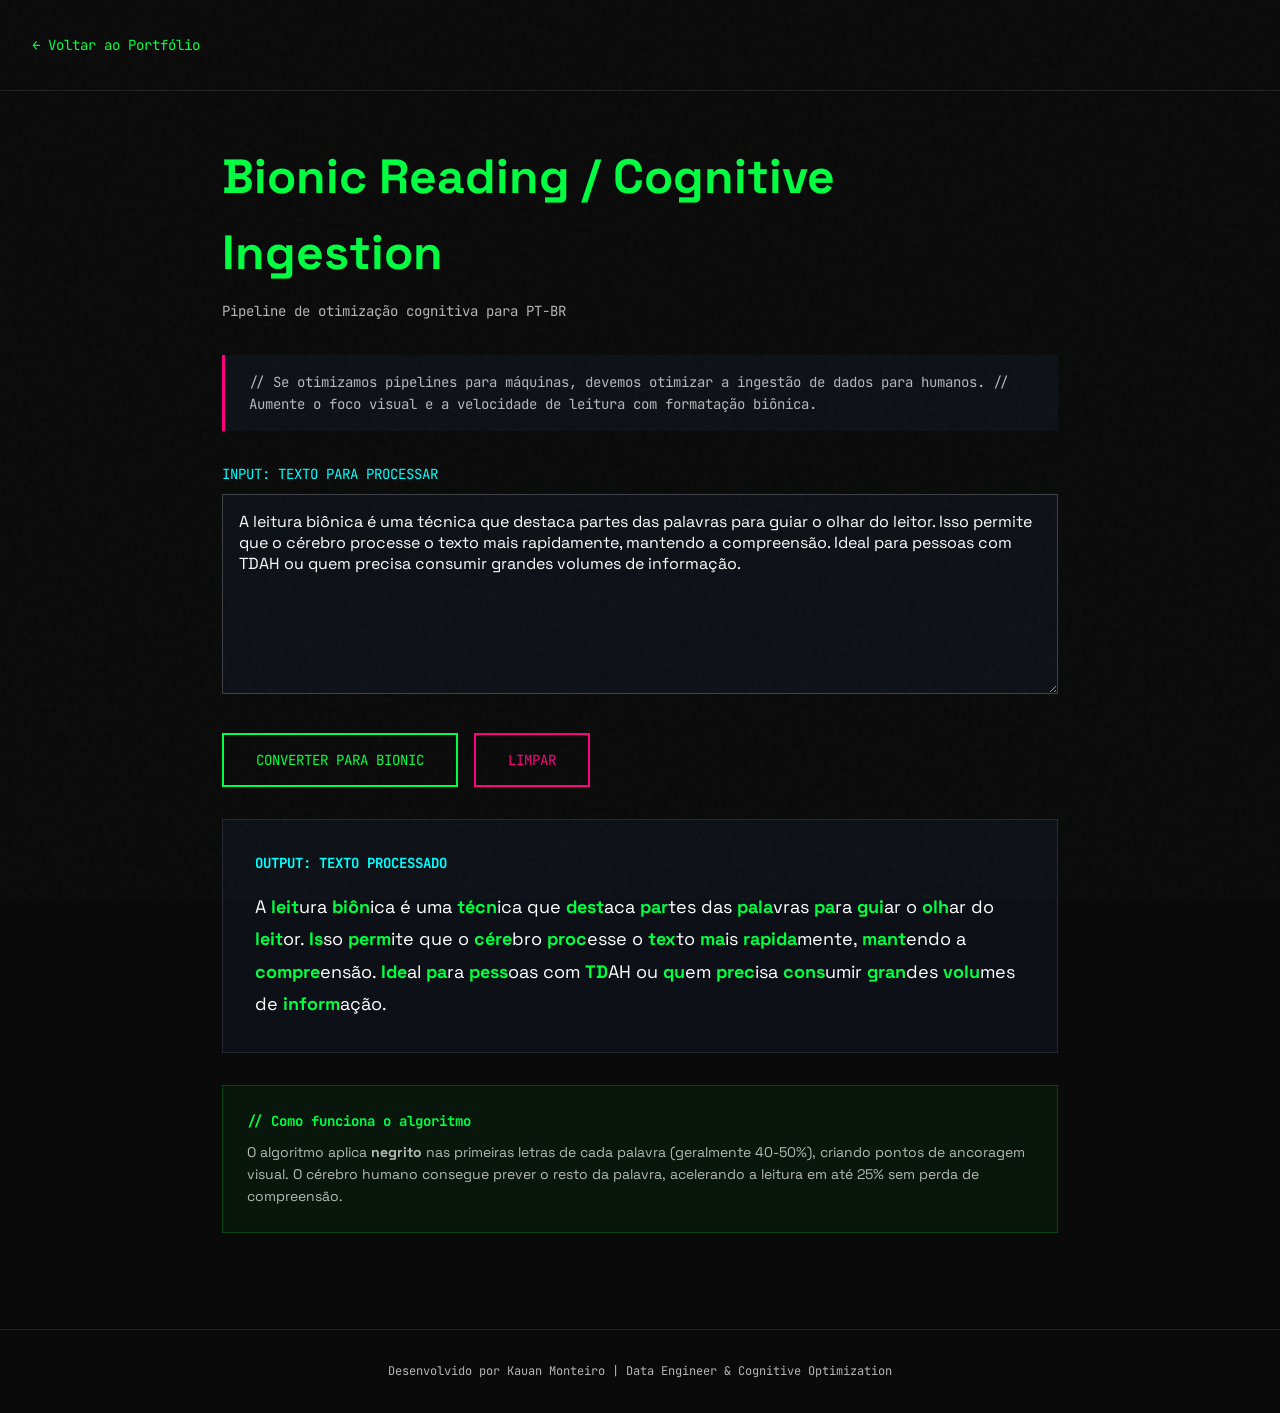
==== bionic.html @ 9271aea8 "v3.2: Adicionada ferramenta Bionic Reading completa (bionic.html)" ====
<!DOCTYPE html>
<html lang="pt-BR">
<head>
    <meta charset="UTF-8">
    <meta name="viewport" content="width=device-width, initial-scale=1.0">
    <title>Bionic Reading PT-BR | Cognitive Ingestion</title>
    <meta name="description" content="Conversor de Leitura Biônica para Português Brasileiro. Otimizando o pipeline de leitura para o cérebro humano.">
    <link href="https://fonts.googleapis.com/css2?family=JetBrains+Mono:wght@400;700&family=Space+Grotesk:wght@400;700&display=swap" rel="stylesheet">
    <style>
        :root {
            --cyber-neon: #00FF41;
            --cyber-pink: #FF0080;
            --cyber-cyan: #00FFFF;
            --bg-1: #0A0A0A;
            --bg-2: #0D1117;
            --text-light: #FFFFFF;
            --text-muted: rgba(255, 255, 255, 0.7);
        }

        * {
            margin: 0;
            padding: 0;
            box-sizing: border-box;
        }

        body {
            font-family: 'Space Grotesk', sans-serif;
            background: var(--bg-1);
            color: var(--text-light);
            min-height: 100vh;
            line-height: 1.6;
        }

        .noise-overlay {
            position: fixed;
            top: 0;
            left: 0;
            width: 100%;
            height: 100%;
            pointer-events: none;
            z-index: 9998;
            opacity: 0.03;
            background-image: url("data:image/svg+xml,%3Csvg viewBox='0 0 200 200' xmlns='http://www.w3.org/2000/svg'%3E%3Cfilter id='noiseFilter'%3E%3CfeTurbulence type='fractalNoise' baseFrequency='0.9' numOctaves='4' stitchTiles='stitch'/%3E%3C/filter%3E%3Crect width='100%25' height='100%25' filter='url(%23noiseFilter)'/%3E%3C/svg%3E");
        }

        header {
            padding: 2rem;
            border-bottom: 1px solid rgba(255, 255, 255, 0.1);
        }

        .back-link {
            font-family: 'JetBrains Mono', monospace;
            font-size: 0.875rem;
            color: var(--cyber-neon);
            text-decoration: none;
            display: inline-flex;
            align-items: center;
            gap: 0.5rem;
            transition: all 0.2s;
        }

        .back-link:hover {
            color: var(--cyber-cyan);
            transform: translateX(-5px);
        }

        .container {
            max-width: 900px;
            margin: 0 auto;
            padding: 3rem 2rem;
        }

        h1 {
            font-size: clamp(2rem, 5vw, 3rem);
            font-weight: 700;
            margin-bottom: 0.5rem;
            color: var(--cyber-neon);
        }

        .subtitle {
            font-family: 'JetBrains Mono', monospace;
            color: var(--text-muted);
            font-size: 0.875rem;
            margin-bottom: 2rem;
        }

        .tagline {
            background: var(--bg-2);
            border-left: 3px solid var(--cyber-pink);
            padding: 1rem 1.5rem;
            margin-bottom: 2rem;
            font-family: 'JetBrains Mono', monospace;
            font-size: 0.875rem;
            color: var(--text-muted);
        }

        .input-section {
            margin-bottom: 2rem;
        }

        label {
            display: block;
            font-family: 'JetBrains Mono', monospace;
            font-size: 0.875rem;
            color: var(--cyber-cyan);
            margin-bottom: 0.5rem;
            text-transform: uppercase;
        }

        textarea {
            width: 100%;
            min-height: 200px;
            background: var(--bg-2);
            border: 1px solid rgba(255, 255, 255, 0.2);
            color: var(--text-light);
            padding: 1rem;
            font-family: 'Space Grotesk', sans-serif;
            font-size: 1rem;
            resize: vertical;
            transition: border-color 0.2s;
        }

        textarea:focus {
            outline: none;
            border-color: var(--cyber-neon);
        }

        .controls {
            display: flex;
            gap: 1rem;
            margin-bottom: 2rem;
            flex-wrap: wrap;
        }

        button {
            font-family: 'JetBrains Mono', monospace;
            font-size: 0.875rem;
            padding: 1rem 2rem;
            border: 2px solid var(--cyber-neon);
            background: transparent;
            color: var(--cyber-neon);
            cursor: pointer;
            transition: all 0.2s;
            text-transform: uppercase;
        }

        button:hover {
            background: var(--cyber-neon);
            color: var(--bg-1);
        }

        button.secondary {
            border-color: var(--cyber-pink);
            color: var(--cyber-pink);
        }

        button.secondary:hover {
            background: var(--cyber-pink);
            color: var(--bg-1);
        }

        .output-section {
            background: var(--bg-2);
            border: 1px solid rgba(255, 255, 255, 0.1);
            padding: 2rem;
            min-height: 200px;
        }

        .output-section h2 {
            font-family: 'JetBrains Mono', monospace;
            font-size: 0.875rem;
            color: var(--cyber-cyan);
            margin-bottom: 1rem;
            text-transform: uppercase;
        }

        #output {
            font-size: 1.125rem;
            line-height: 1.8;
        }

        #output b {
            color: var(--cyber-neon);
            font-weight: 700;
        }

        .info {
            margin-top: 2rem;
            padding: 1.5rem;
            background: rgba(0, 255, 65, 0.05);
            border: 1px solid rgba(0, 255, 65, 0.2);
        }

        .info h3 {
            font-family: 'JetBrains Mono', monospace;
            font-size: 0.875rem;
            color: var(--cyber-neon);
            margin-bottom: 0.5rem;
        }

        .info p {
            font-size: 0.875rem;
            color: var(--text-muted);
        }

        footer {
            text-align: center;
            padding: 2rem;
            border-top: 1px solid rgba(255, 255, 255, 0.1);
            margin-top: 3rem;
        }

        footer p {
            font-family: 'JetBrains Mono', monospace;
            font-size: 0.75rem;
            color: var(--text-muted);
        }
    </style>
</head>
<body>
    <div class="noise-overlay"></div>
    
    <header>
        <a href="./index.html#projects" class="back-link">← Voltar ao Portfólio</a>
    </header>

    <div class="container">
        <h1>Bionic Reading / Cognitive Ingestion</h1>
        <p class="subtitle">Pipeline de otimização cognitiva para PT-BR</p>
        
        <div class="tagline">
            // Se otimizamos pipelines para máquinas, devemos otimizar a ingestão de dados para humanos.
            // Aumente o foco visual e a velocidade de leitura com formatação biônica.
        </div>

        <div class="input-section">
            <label for="input-text">Input: Texto para processar</label>
            <textarea id="input-text" placeholder="Cole aqui o texto em português que você quer otimizar para leitura biônica...">A leitura biônica é uma técnica que destaca partes das palavras para guiar o olhar do leitor. Isso permite que o cérebro processe o texto mais rapidamente, mantendo a compreensão. Ideal para pessoas com TDAH ou quem precisa consumir grandes volumes de informação.</textarea>
        </div>

        <div class="controls">
            <button onclick="convertToBionic()">Converter para Bionic</button>
            <button class="secondary" onclick="clearText()">Limpar</button>
        </div>

        <div class="output-section">
            <h2>Output: Texto Processado</h2>
            <div id="output">Clique em "Converter para Bionic" para ver o resultado...</div>
        </div>

        <div class="info">
            <h3>// Como funciona o algoritmo</h3>
            <p>O algoritmo aplica <b>negrito</b> nas primeiras letras de cada palavra (geralmente 40-50%), criando pontos de ancoragem visual. O cérebro humano consegue prever o resto da palavra, acelerando a leitura em até 25% sem perda de compreensão.</p>
        </div>
    </div>

    <footer>
        <p>Desenvolvido por Kauan Monteiro | Data Engineer & Cognitive Optimization</p>
    </footer>

    <script>
        function convertToBionic() {
            const input = document.getElementById('input-text').value;
            if (!input.trim()) {
                alert('Por favor, insira um texto para converter.');
                return;
            }

            const words = input.split(/(\s+)/);
            const converted = words.map(word => {
                if (word.trim().length === 0) return word;
                if (word.length <= 3) return word;
                
                const boldLength = Math.ceil(word.length * 0.5);
                const boldPart = word.substring(0, boldLength);
                const restPart = word.substring(boldLength);
                
                return `<b>${boldPart}</b>${restPart}`;
            });

            document.getElementById('output').innerHTML = converted.join('');
        }

        function clearText() {
            document.getElementById('input-text').value = '';
            document.getElementById('output').innerHTML = 'Clique em "Converter para Bionic" para ver o resultado...';
        }

        // Converter automaticamente ao carregar
        window.onload = function() {
            convertToBionic();
        };
    </script>
</body>
</html>
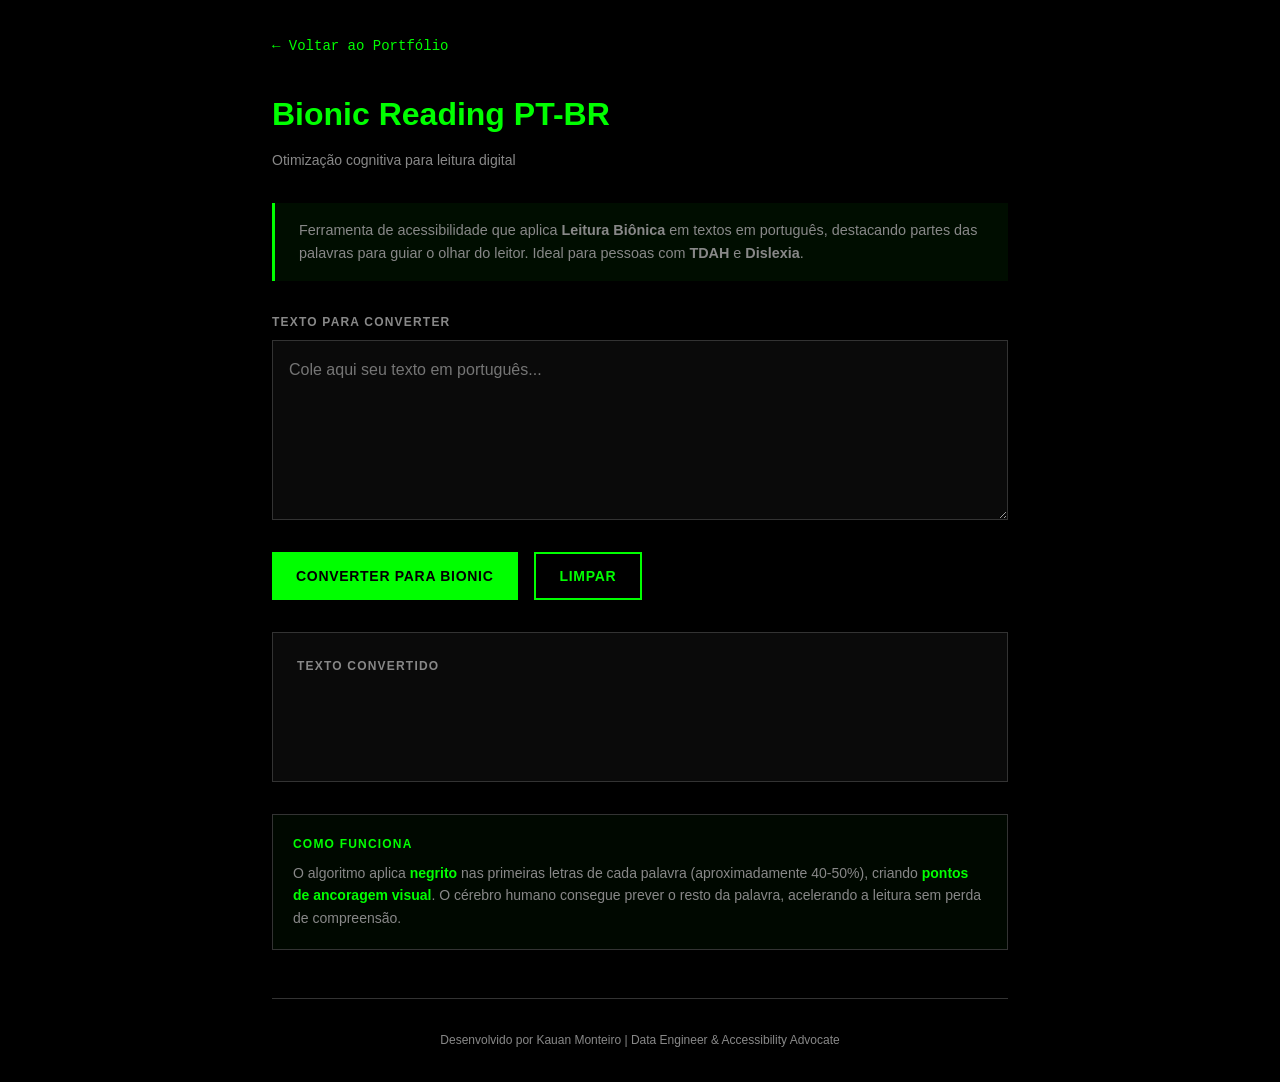
==== commit da2ba227: "v3.4: Correcoes urgentes - caminho imagem corrigido, elemento flutuante removido, bionic.html restau" ====
--- a/bionic.html
+++ b/bionic.html
@@ -5,16 +5,18 @@
     <meta name="viewport" content="width=device-width, initial-scale=1.0">
     <title>Bionic Reading PT-BR | Cognitive Ingestion</title>
     <meta name="description" content="Conversor de Leitura Biônica para Português Brasileiro. Otimizando o pipeline de leitura para o cérebro humano.">
-    <link href="https://fonts.googleapis.com/css2?family=JetBrains+Mono:wght@400;700&family=Space+Grotesk:wght@400;700&display=swap" rel="stylesheet">
     <style>
+        /* ============================================
+           VARIÁVEIS DE COR - TEMA CYBER-BRUTALISTA
+           ============================================ */
         :root {
-            --cyber-neon: #00FF41;
-            --cyber-pink: #FF0080;
-            --cyber-cyan: #00FFFF;
-            --bg-1: #0A0A0A;
-            --bg-2: #0D1117;
-            --text-light: #FFFFFF;
-            --text-muted: rgba(255, 255, 255, 0.7);
+            --bg: #000000;
+            --text: #ffffff;
+            --muted: #888888;
+            --border: #333333;
+            --focus: #00ff00;
+            --button: #00ff00;
+            --buttonText: #000000;
         }
 
         * {
@@ -24,272 +26,296 @@
         }
 
         body {
-            font-family: 'Space Grotesk', sans-serif;
-            background: var(--bg-1);
-            color: var(--text-light);
-            min-height: 100vh;
+            font-family: -apple-system, BlinkMacSystemFont, 'Segoe UI', Roboto, sans-serif;
+            background: var(--bg);
+            color: var(--text);
             line-height: 1.6;
-        }
-
-        .noise-overlay {
-            position: fixed;
-            top: 0;
-            left: 0;
-            width: 100%;
-            height: 100%;
-            pointer-events: none;
-            z-index: 9998;
-            opacity: 0.03;
-            background-image: url("data:image/svg+xml,%3Csvg viewBox='0 0 200 200' xmlns='http://www.w3.org/2000/svg'%3E%3Cfilter id='noiseFilter'%3E%3CfeTurbulence type='fractalNoise' baseFrequency='0.9' numOctaves='4' stitchTiles='stitch'/%3E%3C/filter%3E%3Crect width='100%25' height='100%25' filter='url(%23noiseFilter)'/%3E%3C/svg%3E");
-        }
-
-        header {
             padding: 2rem;
-            border-bottom: 1px solid rgba(255, 255, 255, 0.1);
-        }
-
+            max-width: 800px;
+            margin: 0 auto;
+        }
+
+        /* ============================================
+           HEADER E NAVEGAÇÃO
+           ============================================ */
         .back-link {
-            font-family: 'JetBrains Mono', monospace;
-            font-size: 0.875rem;
-            color: var(--cyber-neon);
-            text-decoration: none;
             display: inline-flex;
             align-items: center;
             gap: 0.5rem;
-            transition: all 0.2s;
-        }
-
-        .back-link:hover {
-            color: var(--cyber-cyan);
-            transform: translateX(-5px);
-        }
-
-        .container {
-            max-width: 900px;
-            margin: 0 auto;
-            padding: 3rem 2rem;
-        }
-
-        h1 {
-            font-size: clamp(2rem, 5vw, 3rem);
-            font-weight: 700;
-            margin-bottom: 0.5rem;
-            color: var(--cyber-neon);
-        }
-
-        .subtitle {
-            font-family: 'JetBrains Mono', monospace;
-            color: var(--text-muted);
+            color: var(--focus);
+            text-decoration: none;
+            font-family: 'Courier New', monospace;
             font-size: 0.875rem;
             margin-bottom: 2rem;
-        }
-
-        .tagline {
-            background: var(--bg-2);
-            border-left: 3px solid var(--cyber-pink);
+            transition: opacity 0.2s;
+        }
+
+        .back-link:hover {
+            opacity: 0.8;
+        }
+
+        h1 {
+            font-size: 2rem;
+            font-weight: 800;
+            margin-bottom: 0.5rem;
+            color: var(--focus);
+        }
+
+        .subtitle {
+            color: var(--muted);
+            font-size: 0.875rem;
+            margin-bottom: 2rem;
+        }
+
+        .description {
+            background: rgba(0, 255, 0, 0.05);
+            border-left: 3px solid var(--focus);
             padding: 1rem 1.5rem;
             margin-bottom: 2rem;
-            font-family: 'JetBrains Mono', monospace;
-            font-size: 0.875rem;
-            color: var(--text-muted);
-        }
-
+            font-size: 0.9rem;
+            color: var(--muted);
+        }
+
+        /* ============================================
+           SEÇÃO DE INPUT
+           ============================================ */
         .input-section {
-            margin-bottom: 2rem;
+            margin-bottom: 1.5rem;
         }
 
         label {
             display: block;
-            font-family: 'JetBrains Mono', monospace;
-            font-size: 0.875rem;
-            color: var(--cyber-cyan);
+            font-size: 0.75rem;
+            font-weight: 600;
+            color: var(--muted);
+            text-transform: uppercase;
+            letter-spacing: 0.1em;
             margin-bottom: 0.5rem;
-            text-transform: uppercase;
         }
 
         textarea {
             width: 100%;
-            min-height: 200px;
-            background: var(--bg-2);
-            border: 1px solid rgba(255, 255, 255, 0.2);
-            color: var(--text-light);
+            min-height: 180px;
             padding: 1rem;
-            font-family: 'Space Grotesk', sans-serif;
+            background: #0a0a0a;
+            border: 1px solid var(--border);
+            color: var(--text);
             font-size: 1rem;
+            line-height: 1.6;
             resize: vertical;
-            transition: border-color 0.2s;
+            font-family: inherit;
         }
 
         textarea:focus {
             outline: none;
-            border-color: var(--cyber-neon);
-        }
-
+            border-color: var(--focus);
+        }
+
+        /* ============================================
+           BOTÕES DE CONTROLE
+           ============================================ */
         .controls {
             display: flex;
             gap: 1rem;
             margin-bottom: 2rem;
-            flex-wrap: wrap;
         }
 
         button {
-            font-family: 'JetBrains Mono', monospace;
+            padding: 0.875rem 1.5rem;
+            background: var(--button);
+            color: var(--buttonText);
+            border: none;
             font-size: 0.875rem;
-            padding: 1rem 2rem;
-            border: 2px solid var(--cyber-neon);
+            font-weight: 700;
+            cursor: pointer;
+            text-transform: uppercase;
+            letter-spacing: 0.05em;
+            transition: opacity 0.2s;
+        }
+
+        button:hover {
+            opacity: 0.9;
+        }
+
+        button.secondary {
             background: transparent;
-            color: var(--cyber-neon);
-            cursor: pointer;
-            transition: all 0.2s;
+            color: var(--focus);
+            border: 2px solid var(--focus);
+        }
+
+        /* ============================================
+           SEÇÃO DE OUTPUT
+           ============================================ */
+        .output-section {
+            background: #0a0a0a;
+            border: 1px solid var(--border);
+            padding: 1.5rem;
+            min-height: 150px;
+        }
+
+        .output-label {
+            font-size: 0.75rem;
+            font-weight: 600;
+            color: var(--muted);
             text-transform: uppercase;
-        }
-
-        button:hover {
-            background: var(--cyber-neon);
-            color: var(--bg-1);
-        }
-
-        button.secondary {
-            border-color: var(--cyber-pink);
-            color: var(--cyber-pink);
-        }
-
-        button.secondary:hover {
-            background: var(--cyber-pink);
-            color: var(--bg-1);
-        }
-
-        .output-section {
-            background: var(--bg-2);
-            border: 1px solid rgba(255, 255, 255, 0.1);
-            padding: 2rem;
-            min-height: 200px;
-        }
-
-        .output-section h2 {
-            font-family: 'JetBrains Mono', monospace;
-            font-size: 0.875rem;
-            color: var(--cyber-cyan);
+            letter-spacing: 0.1em;
             margin-bottom: 1rem;
-            text-transform: uppercase;
         }
 
         #output {
             font-size: 1.125rem;
-            line-height: 1.8;
-        }
-
-        #output b {
-            color: var(--cyber-neon);
-            font-weight: 700;
-        }
-
+            line-height: 1.7;
+        }
+
+        /* ============================================
+           CLASSES BIONIC - NÃO ALTERAR
+           ============================================ */
+        .bionic-bold {
+            font-weight: 800;
+            color: var(--focus);
+        }
+
+        .bionic-bold-heavy {
+            font-weight: 900;
+            color: var(--text);
+        }
+
+        .bionic-bold-medium {
+            font-weight: 600;
+            color: var(--focus);
+        }
+
+        /* ============================================
+           INFO E FOOTER
+           ============================================ */
         .info {
             margin-top: 2rem;
-            padding: 1.5rem;
-            background: rgba(0, 255, 65, 0.05);
-            border: 1px solid rgba(0, 255, 65, 0.2);
+            padding: 1.25rem;
+            background: rgba(0, 255, 0, 0.03);
+            border: 1px solid var(--border);
         }
 
         .info h3 {
-            font-family: 'JetBrains Mono', monospace;
-            font-size: 0.875rem;
-            color: var(--cyber-neon);
+            font-size: 0.75rem;
+            font-weight: 700;
+            color: var(--focus);
+            text-transform: uppercase;
+            letter-spacing: 0.1em;
             margin-bottom: 0.5rem;
         }
 
         .info p {
             font-size: 0.875rem;
-            color: var(--text-muted);
+            color: var(--muted);
         }
 
         footer {
+            margin-top: 3rem;
+            padding-top: 2rem;
+            border-top: 1px solid var(--border);
             text-align: center;
-            padding: 2rem;
-            border-top: 1px solid rgba(255, 255, 255, 0.1);
-            margin-top: 3rem;
         }
 
         footer p {
-            font-family: 'JetBrains Mono', monospace;
             font-size: 0.75rem;
-            color: var(--text-muted);
+            color: var(--muted);
         }
     </style>
 </head>
 <body>
-    <div class="noise-overlay"></div>
+    <a href="index.html" class="back-link">← Voltar ao Portfólio</a>
     
-    <header>
-        <a href="./index.html#projects" class="back-link">← Voltar ao Portfólio</a>
-    </header>
-
-    <div class="container">
-        <h1>Bionic Reading / Cognitive Ingestion</h1>
-        <p class="subtitle">Pipeline de otimização cognitiva para PT-BR</p>
-        
-        <div class="tagline">
-            // Se otimizamos pipelines para máquinas, devemos otimizar a ingestão de dados para humanos.
-            // Aumente o foco visual e a velocidade de leitura com formatação biônica.
-        </div>
-
-        <div class="input-section">
-            <label for="input-text">Input: Texto para processar</label>
-            <textarea id="input-text" placeholder="Cole aqui o texto em português que você quer otimizar para leitura biônica...">A leitura biônica é uma técnica que destaca partes das palavras para guiar o olhar do leitor. Isso permite que o cérebro processe o texto mais rapidamente, mantendo a compreensão. Ideal para pessoas com TDAH ou quem precisa consumir grandes volumes de informação.</textarea>
-        </div>
-
-        <div class="controls">
-            <button onclick="convertToBionic()">Converter para Bionic</button>
-            <button class="secondary" onclick="clearText()">Limpar</button>
-        </div>
-
-        <div class="output-section">
-            <h2>Output: Texto Processado</h2>
-            <div id="output">Clique em "Converter para Bionic" para ver o resultado...</div>
-        </div>
-
-        <div class="info">
-            <h3>// Como funciona o algoritmo</h3>
-            <p>O algoritmo aplica <b>negrito</b> nas primeiras letras de cada palavra (geralmente 40-50%), criando pontos de ancoragem visual. O cérebro humano consegue prever o resto da palavra, acelerando a leitura em até 25% sem perda de compreensão.</p>
-        </div>
+    <h1>Bionic Reading PT-BR</h1>
+    <p class="subtitle">Otimização cognitiva para leitura digital</p>
+    
+    <div class="description">
+        Ferramenta de acessibilidade que aplica <strong>Leitura Biônica</strong> em textos em português, 
+        destacando partes das palavras para guiar o olhar do leitor. Ideal para pessoas com 
+        <strong>TDAH</strong> e <strong>Dislexia</strong>.
+    </div>
+
+    <div class="input-section">
+        <label for="input">Texto para converter</label>
+        <textarea id="input" placeholder="Cole aqui seu texto em português..."></textarea>
+    </div>
+
+    <div class="controls">
+        <button onclick="convertToBionicReading()">Converter para Bionic</button>
+        <button class="secondary" onclick="clearAll()">Limpar</button>
+    </div>
+
+    <div class="output-section">
+        <div class="output-label">Texto convertido</div>
+        <div id="output"></div>
+    </div>
+
+    <div class="info">
+        <h3>Como funciona</h3>
+        <p>O algoritmo aplica <span class="bionic-bold">negrito</span> nas primeiras letras de cada palavra 
+        (aproximadamente 40-50%), criando <span class="bionic-bold">pontos de ancoragem visual</span>. 
+        O cérebro humano consegue prever o resto da palavra, acelerando a leitura sem perda de compreensão.</p>
     </div>
 
     <footer>
-        <p>Desenvolvido por Kauan Monteiro | Data Engineer & Cognitive Optimization</p>
+        <p>Desenvolvido por Kauan Monteiro | Data Engineer & Accessibility Advocate</p>
     </footer>
 
     <script>
-        function convertToBionic() {
-            const input = document.getElementById('input-text').value;
+        /**
+         * FUNÇÃO PRINCIPAL - NÃO ALTERAR A LÓGICA
+         * Converte texto para formato Bionic Reading
+         */
+        function convertToBionicReading() {
+            const input = document.getElementById('input').value;
+            
             if (!input.trim()) {
-                alert('Por favor, insira um texto para converter.');
+                document.getElementById('output').innerHTML = '<span style="color: var(--muted);">Digite algum texto para converter...</span>';
                 return;
             }
 
-            const words = input.split(/(\s+)/);
-            const converted = words.map(word => {
-                if (word.trim().length === 0) return word;
-                if (word.length <= 3) return word;
+            // Regex para separar palavras mantendo espaços e pontuação
+            const tokens = input.split(/([\s\n\r]+|[.,;:!?()[\]{}"'\\-]+)/);
+            
+            const converted = tokens.map(token => {
+                // Se for espaço, newline ou pontuação, retorna como está
+                if (!token.trim() || /^[\s\n\r]+$/.test(token) || /^[.,;:!?()[\]{}"'\\-]+$/.test(token)) {
+                    return token;
+                }
                 
-                const boldLength = Math.ceil(word.length * 0.5);
-                const boldPart = word.substring(0, boldLength);
-                const restPart = word.substring(boldLength);
+                // Se for palavra muito curta (1-2 letras), não aplica negrito
+                if (token.length <= 2) {
+                    return token;
+                }
                 
-                return `<b>${boldPart}</b>${restPart}`;
+                // Calcula o ponto de corte (aproximadamente metade da palavra)
+                const cutPoint = Math.ceil(token.length * 0.5);
+                
+                const boldPart = token.substring(0, cutPoint);
+                const restPart = token.substring(cutPoint);
+                
+                // Aplica classe bionic-bold com span
+                return `<span class="bionic-bold">${boldPart}</span>${restPart}`;
             });
 
             document.getElementById('output').innerHTML = converted.join('');
         }
 
-        function clearText() {
-            document.getElementById('input-text').value = '';
-            document.getElementById('output').innerHTML = 'Clique em "Converter para Bionic" para ver o resultado...';
-        }
-
-        // Converter automaticamente ao carregar
-        window.onload = function() {
-            convertToBionic();
-        };
+        function clearAll() {
+            document.getElementById('input').value = '';
+            document.getElementById('output').innerHTML = '';
+        }
+
+        // Auto-converter ao colar texto
+        document.getElementById('input').addEventListener('paste', function() {
+            setTimeout(convertToBionicReading, 100);
+        });
+
+        // Converter em tempo real ao digitar (com delay)
+        let typingTimer;
+        document.getElementById('input').addEventListener('input', function() {
+            clearTimeout(typingTimer);
+            typingTimer = setTimeout(convertToBionicReading, 500);
+        });
     </script>
 </body>
 </html>
